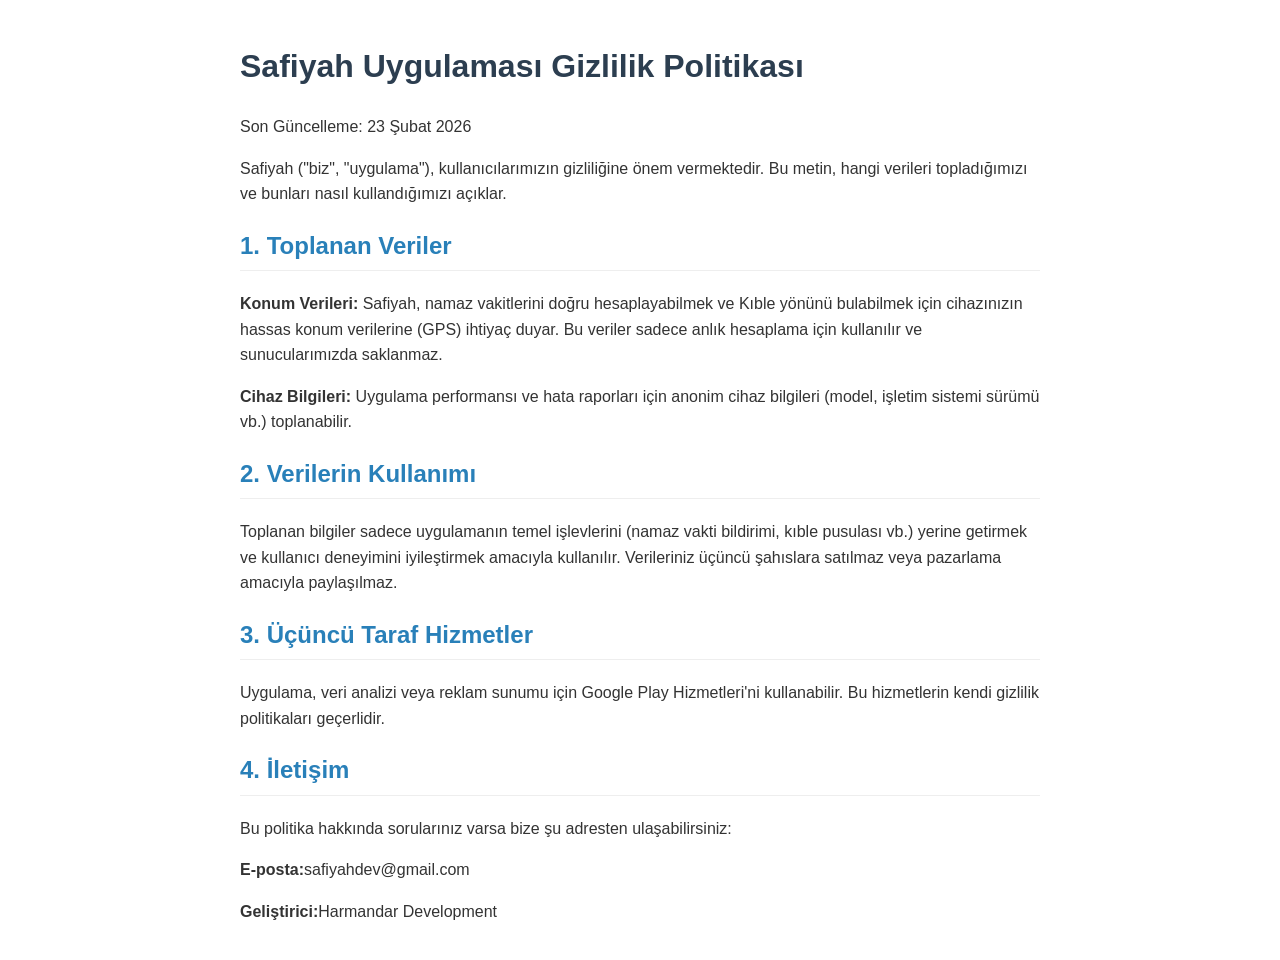
==== privacy.html @ 5752b7cc "Add privacy policy page in privacy.html" ====
<!DOCTYPE html>
<html lang="tr">
<head>
    <meta charset="UTF-8">
    <meta name="viewport" content="width=device-width, initial-scale=1.0">
    <title>Safiyah - Gizlilik Politikası</title>
    <style>
        body { font-family: sans-serif; line-height: 1.6; padding: 20px; max-width: 800px; margin: auto; color: #333; }
        h1 { color: #2c3e50; }
        h2 { color: #2980b9; border-bottom: 1px solid #eee; padding-bottom: 5px; }
    </style>
</head>
<body>
    <h1>Safiyah Uygulaması Gizlilik Politikası</h1>
    <p>Son Güncelleme: 23 Şubat 2026</p>

    <p>Safiyah ("biz", "uygulama"), kullanıcılarımızın gizliliğine önem vermektedir. Bu metin, hangi verileri topladığımızı ve bunları nasıl kullandığımızı açıklar.</p>

    <h2>1. Toplanan Veriler</h2>
    <p><strong>Konum Verileri:</strong> Safiyah, namaz vakitlerini doğru hesaplayabilmek ve Kıble yönünü bulabilmek için cihazınızın hassas konum verilerine (GPS) ihtiyaç duyar. Bu veriler sadece anlık hesaplama için kullanılır ve sunucularımızda saklanmaz.</p>
    <p><strong>Cihaz Bilgileri:</strong> Uygulama performansı ve hata raporları için anonim cihaz bilgileri (model, işletim sistemi sürümü vb.) toplanabilir.</p>

    <h2>2. Verilerin Kullanımı</h2>
    <p>Toplanan bilgiler sadece uygulamanın temel işlevlerini (namaz vakti bildirimi, kıble pusulası vb.) yerine getirmek ve kullanıcı deneyimini iyileştirmek amacıyla kullanılır. Verileriniz üçüncü şahıslara satılmaz veya pazarlama amacıyla paylaşılmaz.</p>

    <h2>3. Üçüncü Taraf Hizmetler</h2>
    <p>Uygulama, veri analizi veya reklam sunumu için Google Play Hizmetleri'ni kullanabilir. Bu hizmetlerin kendi gizlilik politikaları geçerlidir.</p>

    <h2>4. İletişim</h2>
    <p>Bu politika hakkında sorularınız varsa bize şu adresten ulaşabilirsiniz:</p>
    <p><strong>E-posta:</strong>safiyahdev@gmail.com</p>
    <p><strong>Geliştirici:</strong>Harmandar Development</p>
</body>
</html>
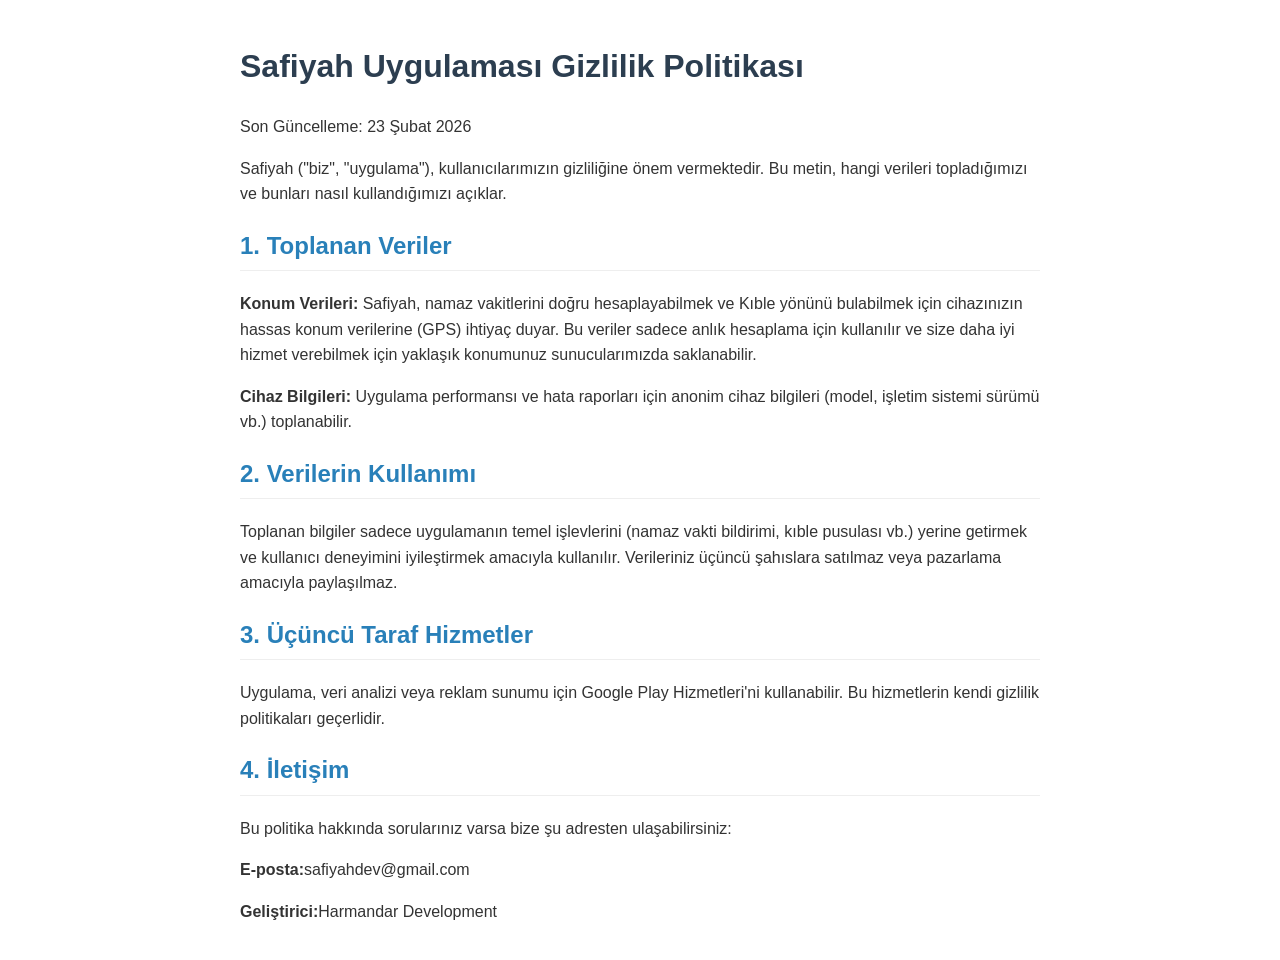
==== commit 0311476a: "Update privacy.html" ====
--- a/privacy.html
+++ b/privacy.html
@@ -17,7 +17,7 @@
     <p>Safiyah ("biz", "uygulama"), kullanıcılarımızın gizliliğine önem vermektedir. Bu metin, hangi verileri topladığımızı ve bunları nasıl kullandığımızı açıklar.</p>
 
     <h2>1. Toplanan Veriler</h2>
-    <p><strong>Konum Verileri:</strong> Safiyah, namaz vakitlerini doğru hesaplayabilmek ve Kıble yönünü bulabilmek için cihazınızın hassas konum verilerine (GPS) ihtiyaç duyar. Bu veriler sadece anlık hesaplama için kullanılır ve sunucularımızda saklanmaz.</p>
+    <p><strong>Konum Verileri:</strong> Safiyah, namaz vakitlerini doğru hesaplayabilmek ve Kıble yönünü bulabilmek için cihazınızın hassas konum verilerine (GPS) ihtiyaç duyar. Bu veriler sadece anlık hesaplama için kullanılır ve size daha iyi hizmet verebilmek için yaklaşık konumunuz sunucularımızda saklanabilir.</p>
     <p><strong>Cihaz Bilgileri:</strong> Uygulama performansı ve hata raporları için anonim cihaz bilgileri (model, işletim sistemi sürümü vb.) toplanabilir.</p>
 
     <h2>2. Verilerin Kullanımı</h2>
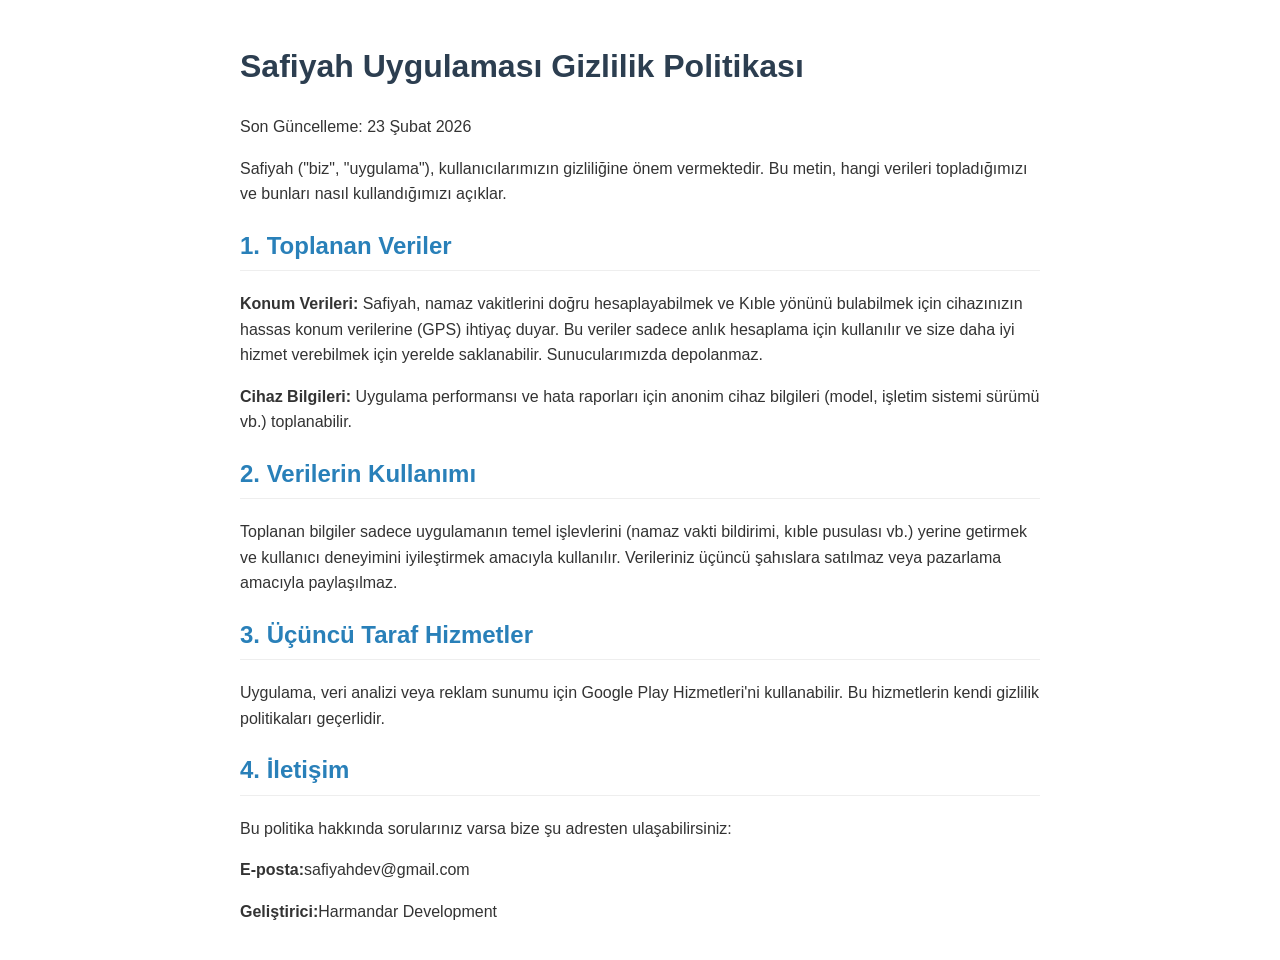
==== commit 89aad7b0: "Update privacy.html" ====
--- a/privacy.html
+++ b/privacy.html
@@ -17,7 +17,8 @@
     <p>Safiyah ("biz", "uygulama"), kullanıcılarımızın gizliliğine önem vermektedir. Bu metin, hangi verileri topladığımızı ve bunları nasıl kullandığımızı açıklar.</p>
 
     <h2>1. Toplanan Veriler</h2>
-    <p><strong>Konum Verileri:</strong> Safiyah, namaz vakitlerini doğru hesaplayabilmek ve Kıble yönünü bulabilmek için cihazınızın hassas konum verilerine (GPS) ihtiyaç duyar. Bu veriler sadece anlık hesaplama için kullanılır ve size daha iyi hizmet verebilmek için yaklaşık konumunuz sunucularımızda saklanabilir.</p>
+    <p><strong>Konum Verileri:</strong> Safiyah, namaz vakitlerini doğru hesaplayabilmek ve Kıble yönünü bulabilmek için cihazınızın hassas konum verilerine (GPS) ihtiyaç duyar. Bu veriler sadece anlık hesaplama için kullanılır ve size daha iyi hizmet verebilmek için yerelde saklanabilir. Sunucularımızda depolanmaz.</p>
+
     <p><strong>Cihaz Bilgileri:</strong> Uygulama performansı ve hata raporları için anonim cihaz bilgileri (model, işletim sistemi sürümü vb.) toplanabilir.</p>
 
     <h2>2. Verilerin Kullanımı</h2>
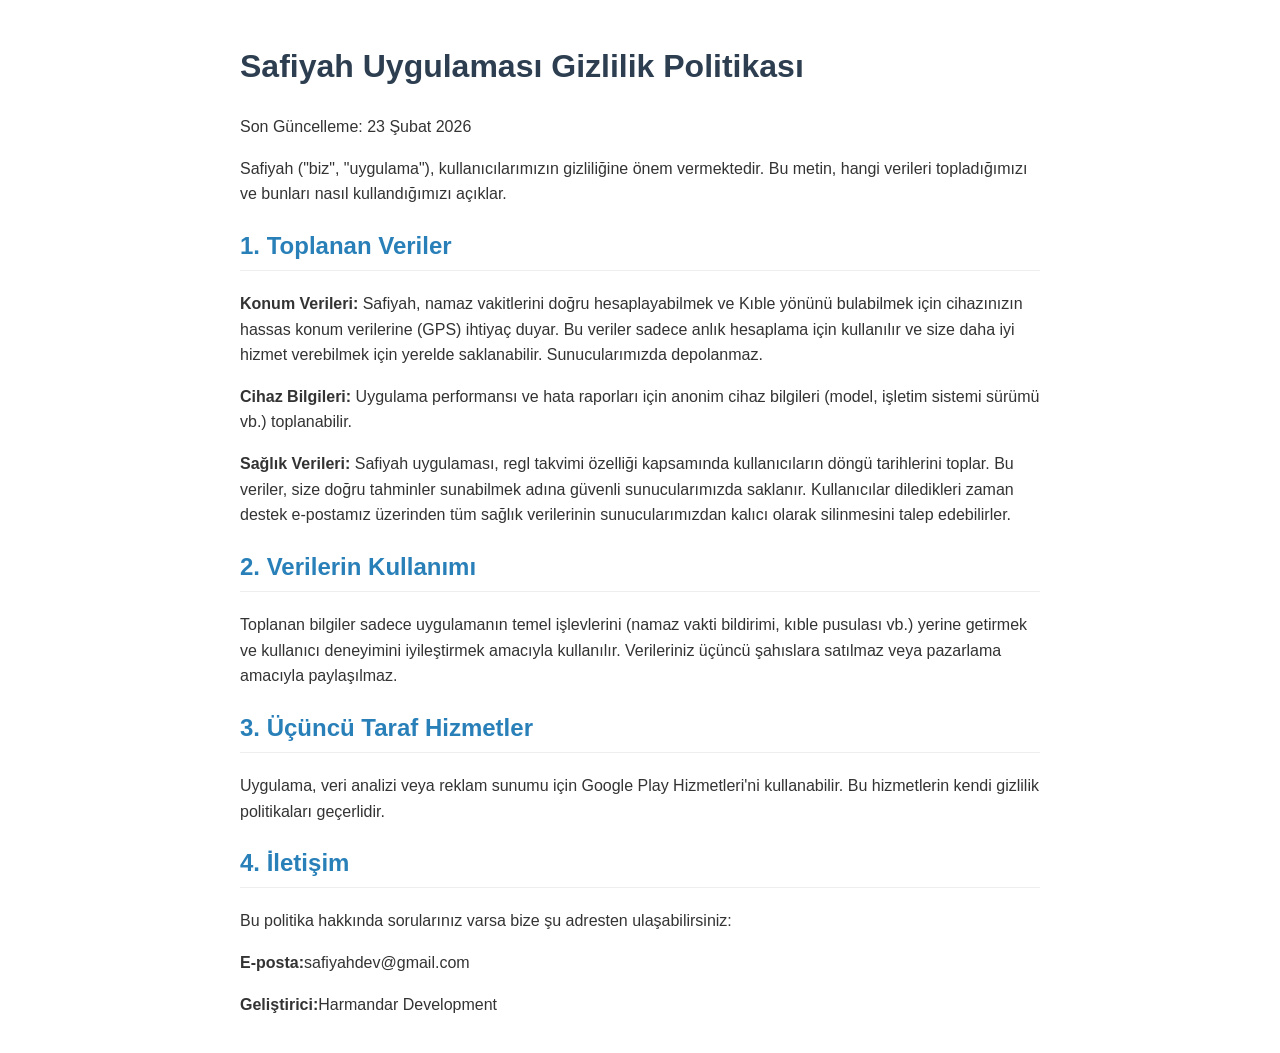
==== commit 19c9e42a: "Add health data section to privacy policy" ====
--- a/privacy.html
+++ b/privacy.html
@@ -21,6 +21,8 @@
 
     <p><strong>Cihaz Bilgileri:</strong> Uygulama performansı ve hata raporları için anonim cihaz bilgileri (model, işletim sistemi sürümü vb.) toplanabilir.</p>
 
+    <p><strong>Sağlık Verileri:</strong> Safiyah uygulaması, regl takvimi özelliği kapsamında kullanıcıların döngü tarihlerini toplar. Bu veriler, size doğru tahminler sunabilmek adına güvenli sunucularımızda saklanır. Kullanıcılar diledikleri zaman destek e-postamız üzerinden tüm sağlık verilerinin sunucularımızdan kalıcı olarak silinmesini talep edebilirler.</p>
+    
     <h2>2. Verilerin Kullanımı</h2>
     <p>Toplanan bilgiler sadece uygulamanın temel işlevlerini (namaz vakti bildirimi, kıble pusulası vb.) yerine getirmek ve kullanıcı deneyimini iyileştirmek amacıyla kullanılır. Verileriniz üçüncü şahıslara satılmaz veya pazarlama amacıyla paylaşılmaz.</p>
 
@@ -31,5 +33,7 @@
     <p>Bu politika hakkında sorularınız varsa bize şu adresten ulaşabilirsiniz:</p>
     <p><strong>E-posta:</strong>safiyahdev@gmail.com</p>
     <p><strong>Geliştirici:</strong>Harmandar Development</p>
+
+    
 </body>
 </html>
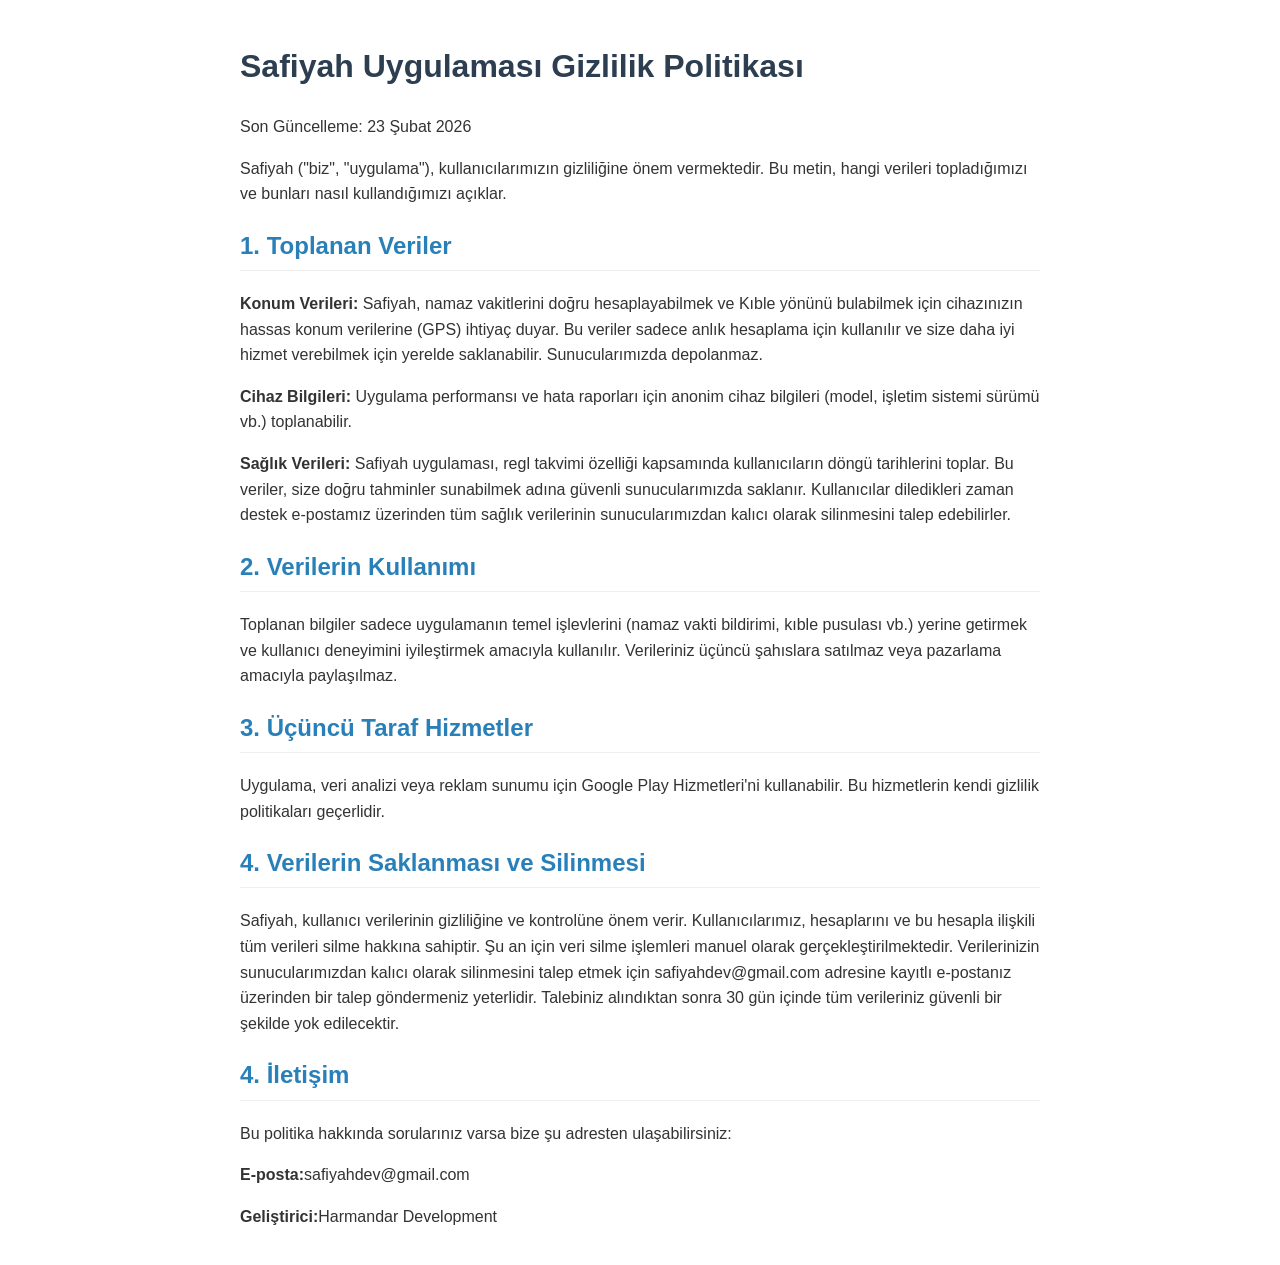
==== commit 821b3570: "Add data retention and deletion policy section" ====
--- a/privacy.html
+++ b/privacy.html
@@ -29,6 +29,9 @@
     <h2>3. Üçüncü Taraf Hizmetler</h2>
     <p>Uygulama, veri analizi veya reklam sunumu için Google Play Hizmetleri'ni kullanabilir. Bu hizmetlerin kendi gizlilik politikaları geçerlidir.</p>
 
+    <h2>4. Verilerin Saklanması ve Silinmesi</h2>
+    <p>Safiyah, kullanıcı verilerinin gizliliğine ve kontrolüne önem verir. Kullanıcılarımız, hesaplarını ve bu hesapla ilişkili tüm verileri silme hakkına sahiptir. Şu an için veri silme işlemleri manuel olarak gerçekleştirilmektedir. Verilerinizin sunucularımızdan kalıcı olarak silinmesini talep etmek için safiyahdev@gmail.com adresine kayıtlı e-postanız üzerinden bir talep göndermeniz yeterlidir. Talebiniz alındıktan sonra 30 gün içinde tüm verileriniz güvenli bir şekilde yok edilecektir.</p>
+
     <h2>4. İletişim</h2>
     <p>Bu politika hakkında sorularınız varsa bize şu adresten ulaşabilirsiniz:</p>
     <p><strong>E-posta:</strong>safiyahdev@gmail.com</p>
